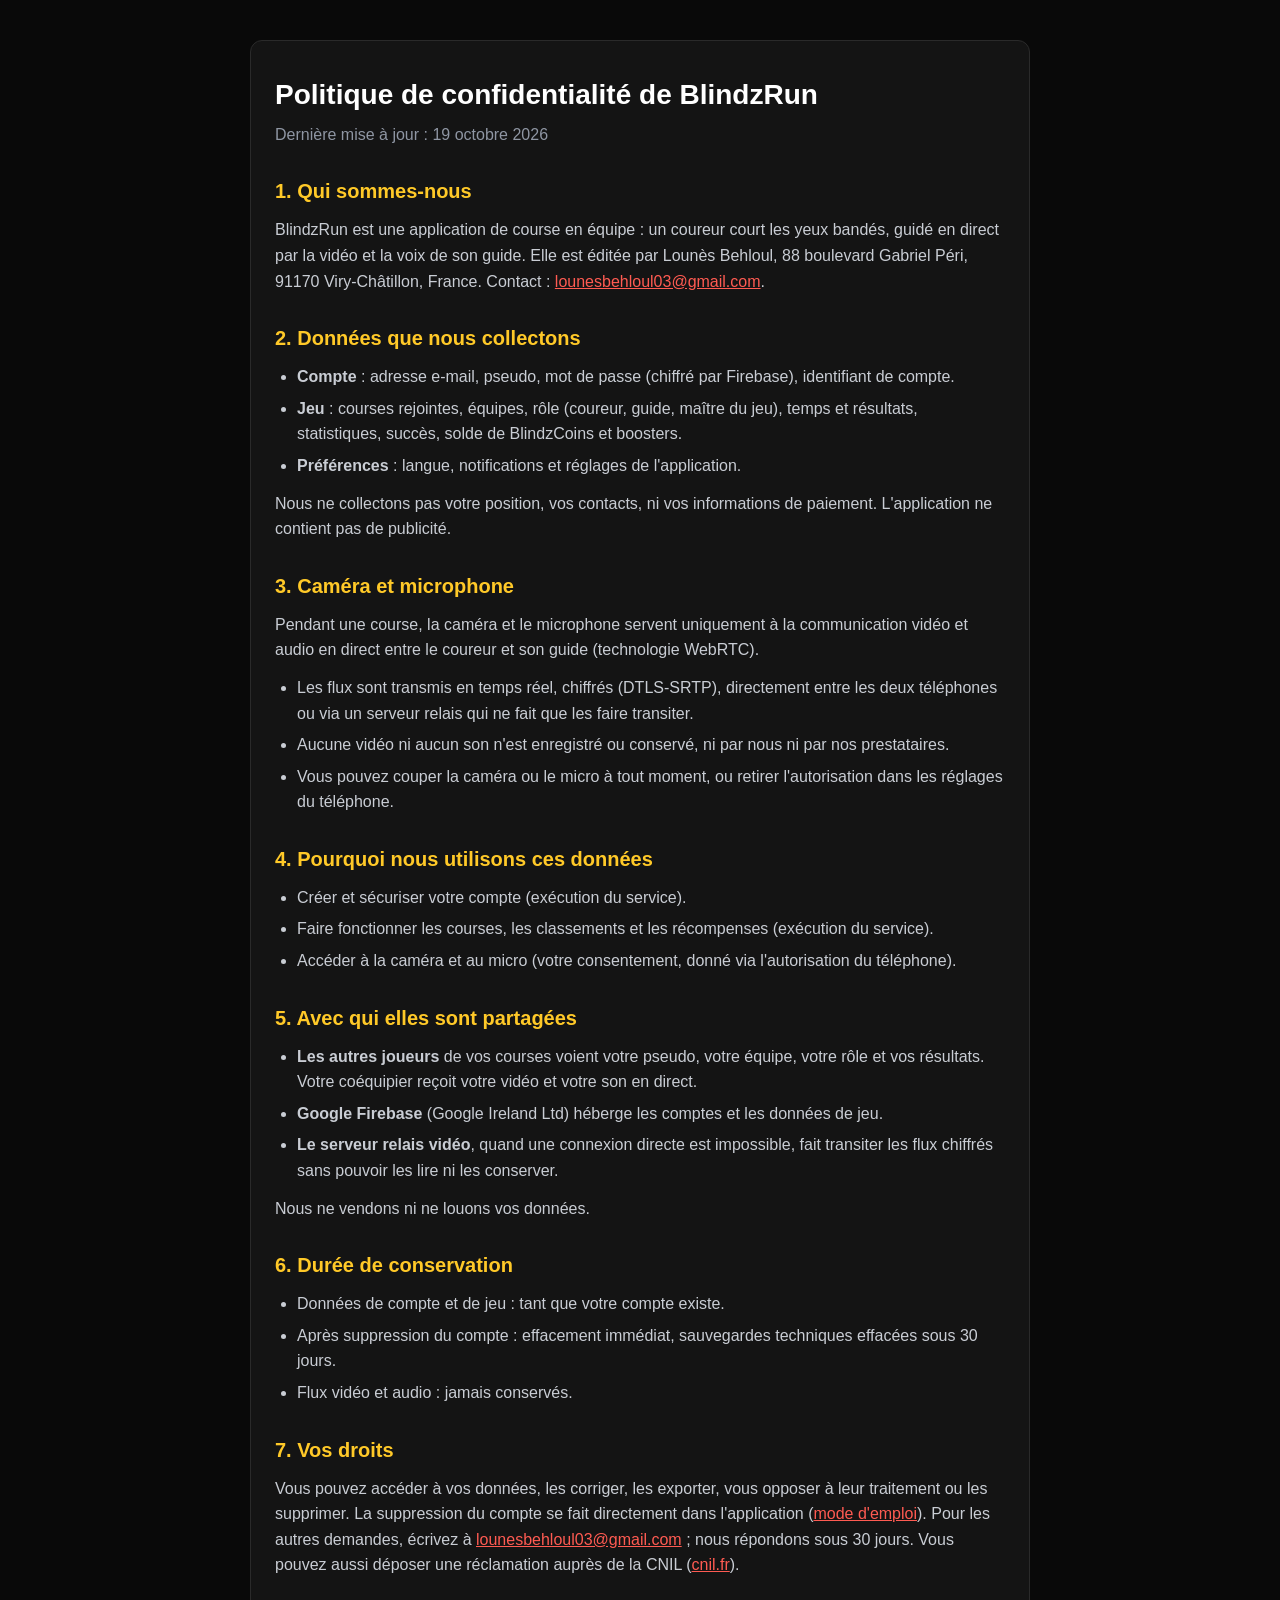
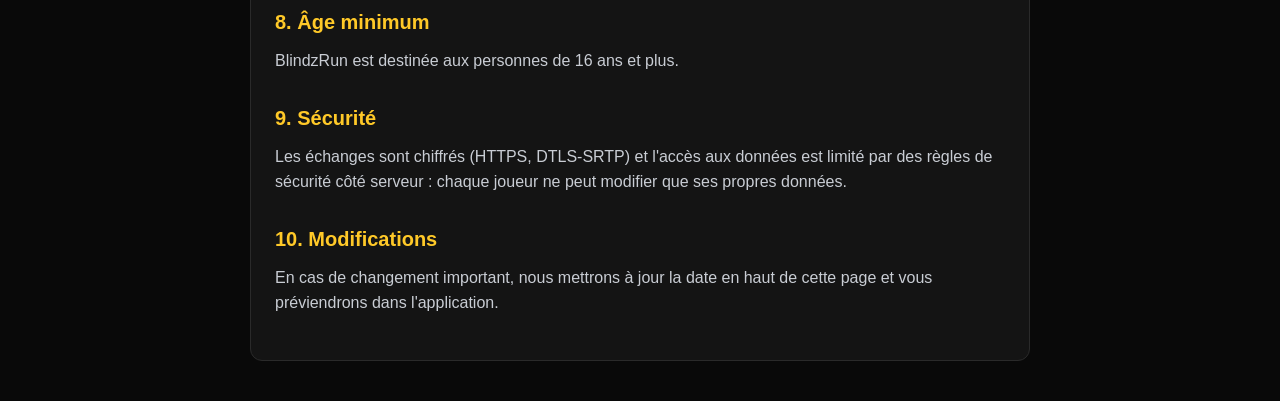
==== privacy-policy.html @ 78bae071 "Privacy update" ====
<!DOCTYPE html>
<html lang="fr">
<head>
<meta charset="UTF-8">
<meta name="viewport" content="width=device-width, initial-scale=1.0">
<title>Politique de confidentialité - BlindzRun</title>
<link rel="stylesheet" href="style.css">
</head>
<body>
<div class="c">
<h1>Politique de confidentialité de BlindzRun</h1>
<p class="sub">Dernière mise à jour : 19 octobre 2026</p>

<h2>1. Qui sommes-nous</h2>
<p>BlindzRun est une application de course en équipe : un coureur court les yeux bandés, guidé en direct par la vidéo et la voix de son guide.
Elle est éditée par Lounès Behloul, 88 boulevard Gabriel Péri, 91170 Viry-Châtillon, France.
Contact : <a href="mailto:lounesbehloul03@gmail.com">lounesbehloul03@gmail.com</a>.</p>

<h2>2. Données que nous collectons</h2>
<ul>
<li><strong>Compte</strong> : adresse e-mail, pseudo, mot de passe (chiffré par Firebase), identifiant de compte.</li>
<li><strong>Jeu</strong> : courses rejointes, équipes, rôle (coureur, guide, maître du jeu), temps et résultats, statistiques, succès, solde de BlindzCoins et boosters.</li>
<li><strong>Préférences</strong> : langue, notifications et réglages de l'application.</li>
</ul>
<p>Nous ne collectons pas votre position, vos contacts, ni vos informations de paiement. L'application ne contient pas de publicité.</p>

<h2>3. Caméra et microphone</h2>
<p>Pendant une course, la caméra et le microphone servent uniquement à la communication vidéo et audio en direct entre le coureur et son guide (technologie WebRTC).</p>
<ul>
<li>Les flux sont transmis en temps réel, chiffrés (DTLS-SRTP), directement entre les deux téléphones ou via un serveur relais qui ne fait que les faire transiter.</li>
<li>Aucune vidéo ni aucun son n'est enregistré ou conservé, ni par nous ni par nos prestataires.</li>
<li>Vous pouvez couper la caméra ou le micro à tout moment, ou retirer l'autorisation dans les réglages du téléphone.</li>
</ul>

<h2>4. Pourquoi nous utilisons ces données</h2>
<ul>
<li>Créer et sécuriser votre compte (exécution du service).</li>
<li>Faire fonctionner les courses, les classements et les récompenses (exécution du service).</li>
<li>Accéder à la caméra et au micro (votre consentement, donné via l'autorisation du téléphone).</li>
</ul>

<h2>5. Avec qui elles sont partagées</h2>
<ul>
<li><strong>Les autres joueurs</strong> de vos courses voient votre pseudo, votre équipe, votre rôle et vos résultats. Votre coéquipier reçoit votre vidéo et votre son en direct.</li>
<li><strong>Google Firebase</strong> (Google Ireland Ltd) héberge les comptes et les données de jeu.</li>
<li><strong>Le serveur relais vidéo</strong>, quand une connexion directe est impossible, fait transiter les flux chiffrés sans pouvoir les lire ni les conserver.</li>
</ul>
<p>Nous ne vendons ni ne louons vos données.</p>

<h2>6. Durée de conservation</h2>
<ul>
<li>Données de compte et de jeu : tant que votre compte existe.</li>
<li>Après suppression du compte : effacement immédiat, sauvegardes techniques effacées sous 30 jours.</li>
<li>Flux vidéo et audio : jamais conservés.</li>
</ul>

<h2>7. Vos droits</h2>
<p>Vous pouvez accéder à vos données, les corriger, les exporter, vous opposer à leur traitement ou les supprimer.
La suppression du compte se fait directement dans l'application (<a href="account-deletion.html">mode d'emploi</a>).
Pour les autres demandes, écrivez à <a href="mailto:lounesbehloul03@gmail.com">lounesbehloul03@gmail.com</a> ; nous répondons sous 30 jours.
Vous pouvez aussi déposer une réclamation auprès de la CNIL (<a href="https://www.cnil.fr">cnil.fr</a>).</p>

<h2>8. Âge minimum</h2>
<p>BlindzRun est destinée aux personnes de 16 ans et plus.</p>

<h2>9. Sécurité</h2>
<p>Les échanges sont chiffrés (HTTPS, DTLS-SRTP) et l'accès aux données est limité par des règles de sécurité côté serveur : chaque joueur ne peut modifier que ses propres données.</p>

<h2>10. Modifications</h2>
<p>En cas de changement important, nous mettrons à jour la date en haut de cette page et vous préviendrons dans l'application.</p>
</div>
</body>
</html>
---- style.css ----
*{box-sizing:border-box;margin:0;padding:0}
body{font-family:-apple-system,BlinkMacSystemFont,'Segoe UI',Roboto,Arial,sans-serif;line-height:1.6;color:#e8e8e8;background:#090909;padding:16px}
.c{max-width:780px;margin:24px auto;background:#141414;border:1px solid #2a2a2a;border-radius:12px;padding:32px 24px}
h1{color:#fff;font-size:28px;margin-bottom:4px}
.sub{color:#8f96a3;margin-bottom:24px}
h2{color:#ffc928;font-size:20px;margin:28px 0 10px}
p,ul,ol{margin-bottom:12px;color:#c9cdd4}
ul,ol{padding-left:22px}
li{margin-bottom:6px}
a{color:#ff5b52}
.box{background:#260b09;border-left:4px solid #ff2a1f;padding:12px 16px;border-radius:6px;margin:16px 0}
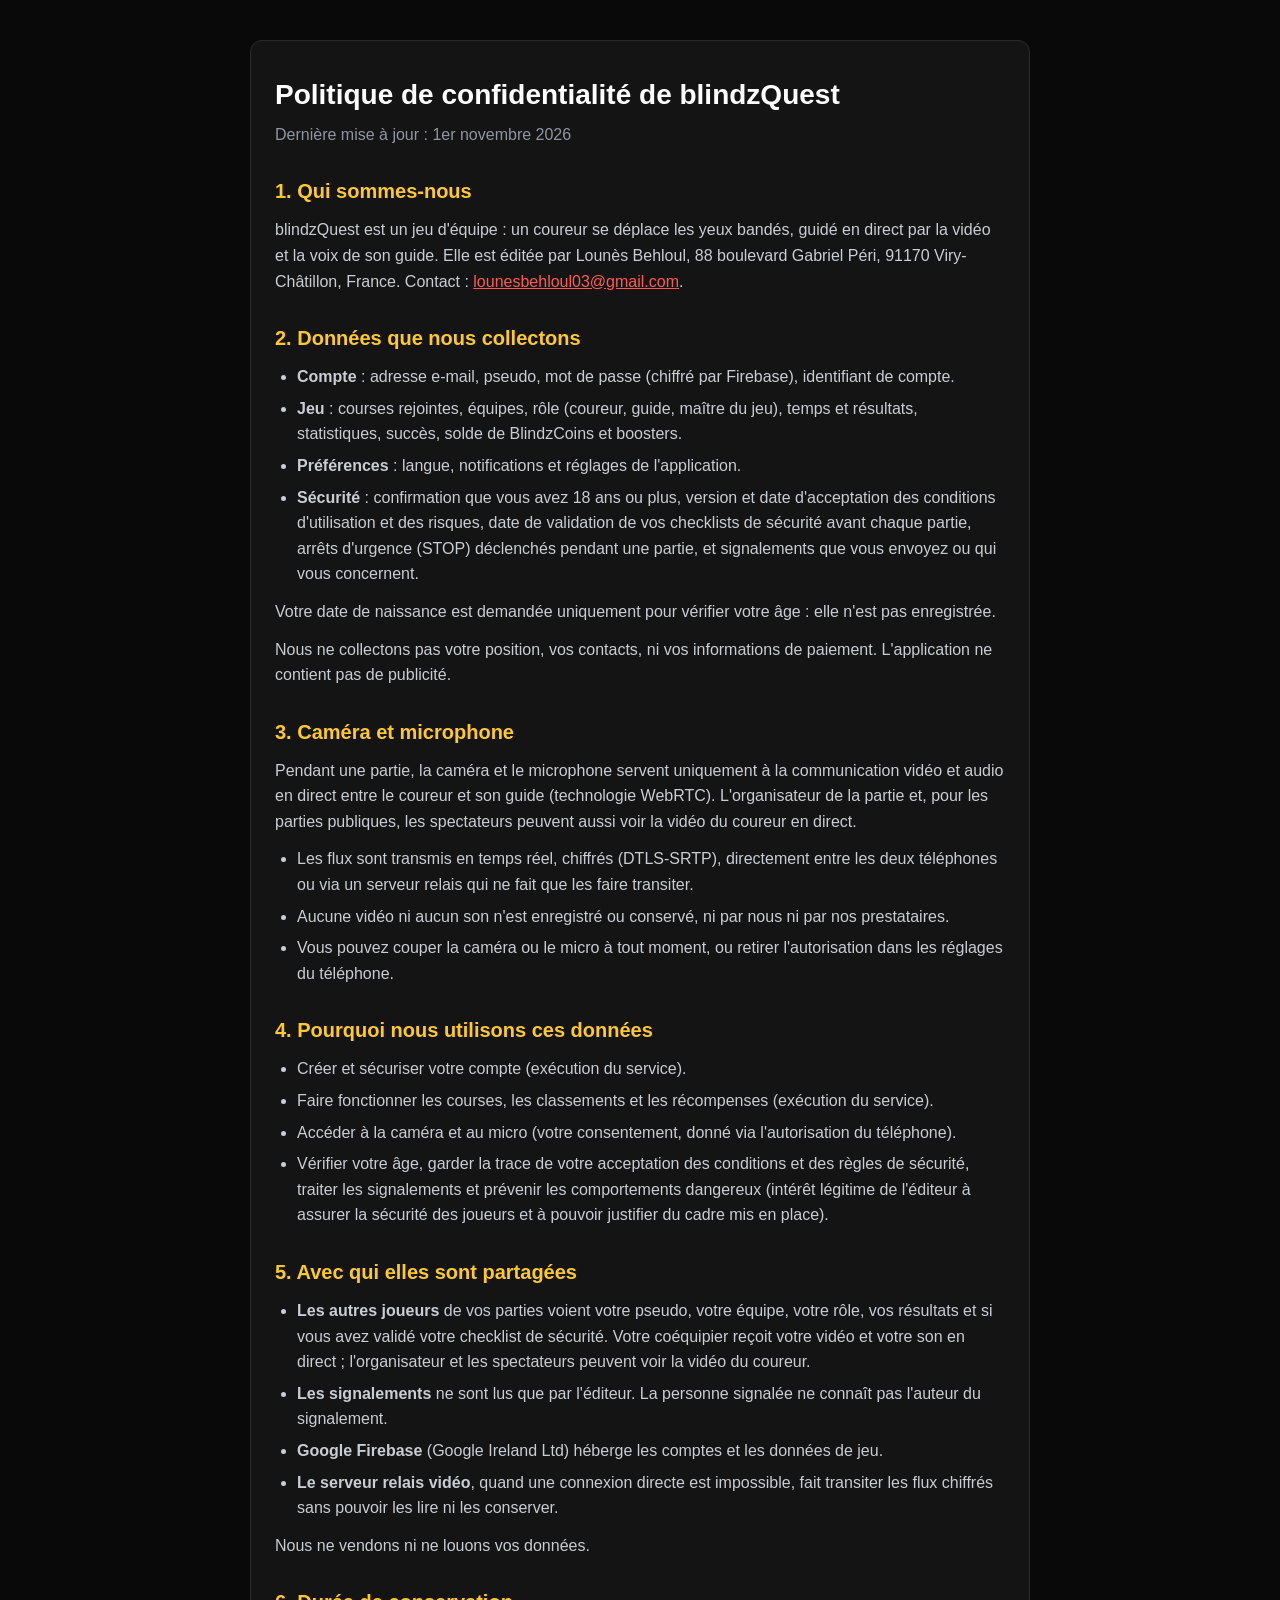
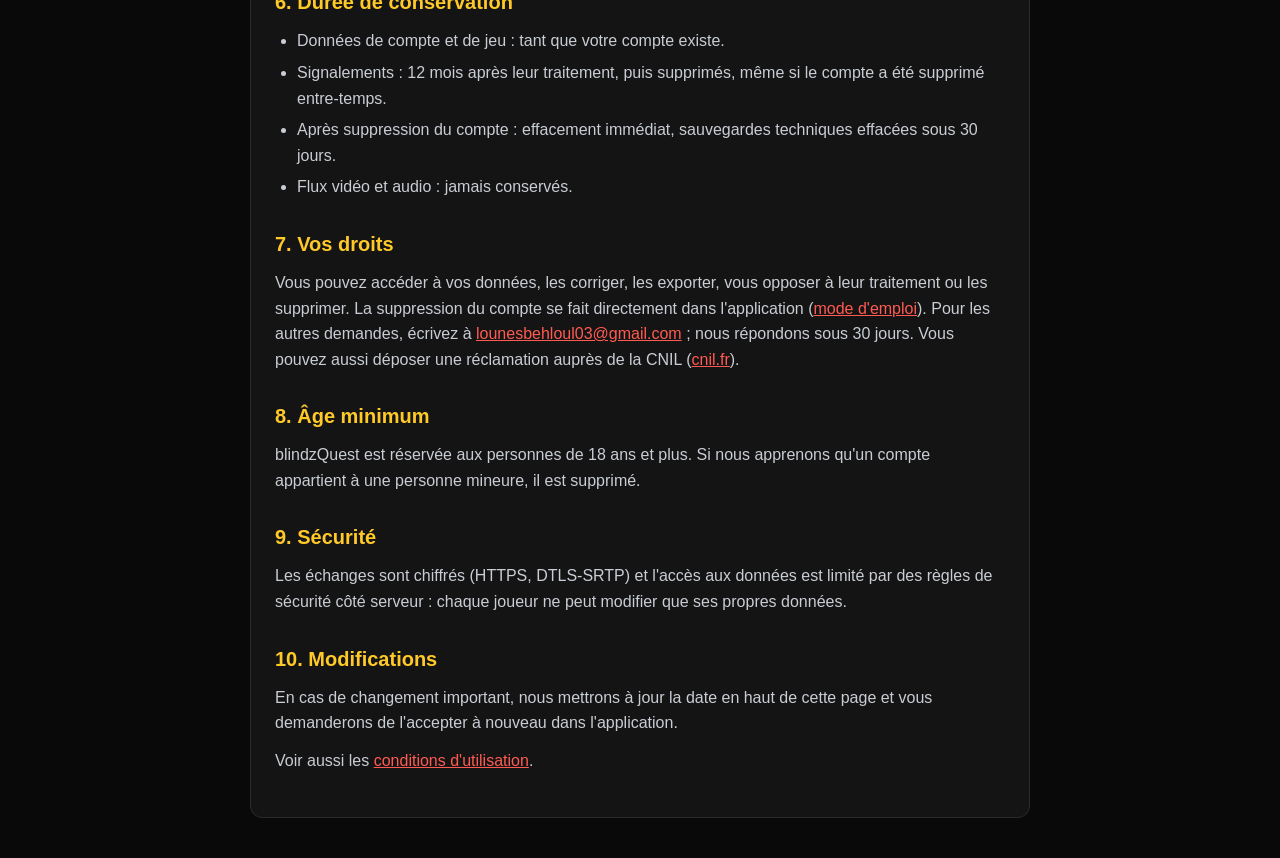
==== commit 9fbfdc61: "version blindzquest" ====
--- a/privacy-policy.html
+++ b/privacy-policy.html
@@ -3,16 +3,16 @@
 <head>
 <meta charset="UTF-8">
 <meta name="viewport" content="width=device-width, initial-scale=1.0">
-<title>Politique de confidentialité - BlindzRun</title>
+<title>Politique de confidentialité - blindzQuest</title>
 <link rel="stylesheet" href="style.css">
 </head>
 <body>
 <div class="c">
-<h1>Politique de confidentialité de BlindzRun</h1>
-<p class="sub">Dernière mise à jour : 19 octobre 2026</p>
+<h1>Politique de confidentialité de blindzQuest</h1>
+<p class="sub">Dernière mise à jour : 1er novembre 2026</p>
 
 <h2>1. Qui sommes-nous</h2>
-<p>BlindzRun est une application de course en équipe : un coureur court les yeux bandés, guidé en direct par la vidéo et la voix de son guide.
+<p>blindzQuest est un jeu d'équipe : un coureur se déplace les yeux bandés, guidé en direct par la vidéo et la voix de son guide.
 Elle est éditée par Lounès Behloul, 88 boulevard Gabriel Péri, 91170 Viry-Châtillon, France.
 Contact : <a href="mailto:lounesbehloul03@gmail.com">lounesbehloul03@gmail.com</a>.</p>
 
@@ -21,11 +21,13 @@
 <li><strong>Compte</strong> : adresse e-mail, pseudo, mot de passe (chiffré par Firebase), identifiant de compte.</li>
 <li><strong>Jeu</strong> : courses rejointes, équipes, rôle (coureur, guide, maître du jeu), temps et résultats, statistiques, succès, solde de BlindzCoins et boosters.</li>
 <li><strong>Préférences</strong> : langue, notifications et réglages de l'application.</li>
+<li><strong>Sécurité</strong> : confirmation que vous avez 18 ans ou plus, version et date d'acceptation des conditions d'utilisation et des risques, date de validation de vos checklists de sécurité avant chaque partie, arrêts d'urgence (STOP) déclenchés pendant une partie, et signalements que vous envoyez ou qui vous concernent.</li>
 </ul>
+<p>Votre date de naissance est demandée uniquement pour vérifier votre âge : elle n'est pas enregistrée.</p>
 <p>Nous ne collectons pas votre position, vos contacts, ni vos informations de paiement. L'application ne contient pas de publicité.</p>
 
 <h2>3. Caméra et microphone</h2>
-<p>Pendant une course, la caméra et le microphone servent uniquement à la communication vidéo et audio en direct entre le coureur et son guide (technologie WebRTC).</p>
+<p>Pendant une partie, la caméra et le microphone servent uniquement à la communication vidéo et audio en direct entre le coureur et son guide (technologie WebRTC). L'organisateur de la partie et, pour les parties publiques, les spectateurs peuvent aussi voir la vidéo du coureur en direct.</p>
 <ul>
 <li>Les flux sont transmis en temps réel, chiffrés (DTLS-SRTP), directement entre les deux téléphones ou via un serveur relais qui ne fait que les faire transiter.</li>
 <li>Aucune vidéo ni aucun son n'est enregistré ou conservé, ni par nous ni par nos prestataires.</li>
@@ -37,11 +39,13 @@
 <li>Créer et sécuriser votre compte (exécution du service).</li>
 <li>Faire fonctionner les courses, les classements et les récompenses (exécution du service).</li>
 <li>Accéder à la caméra et au micro (votre consentement, donné via l'autorisation du téléphone).</li>
+<li>Vérifier votre âge, garder la trace de votre acceptation des conditions et des règles de sécurité, traiter les signalements et prévenir les comportements dangereux (intérêt légitime de l'éditeur à assurer la sécurité des joueurs et à pouvoir justifier du cadre mis en place).</li>
 </ul>
 
 <h2>5. Avec qui elles sont partagées</h2>
 <ul>
-<li><strong>Les autres joueurs</strong> de vos courses voient votre pseudo, votre équipe, votre rôle et vos résultats. Votre coéquipier reçoit votre vidéo et votre son en direct.</li>
+<li><strong>Les autres joueurs</strong> de vos parties voient votre pseudo, votre équipe, votre rôle, vos résultats et si vous avez validé votre checklist de sécurité. Votre coéquipier reçoit votre vidéo et votre son en direct ; l'organisateur et les spectateurs peuvent voir la vidéo du coureur.</li>
+<li><strong>Les signalements</strong> ne sont lus que par l'éditeur. La personne signalée ne connaît pas l'auteur du signalement.</li>
 <li><strong>Google Firebase</strong> (Google Ireland Ltd) héberge les comptes et les données de jeu.</li>
 <li><strong>Le serveur relais vidéo</strong>, quand une connexion directe est impossible, fait transiter les flux chiffrés sans pouvoir les lire ni les conserver.</li>
 </ul>
@@ -50,6 +54,7 @@
 <h2>6. Durée de conservation</h2>
 <ul>
 <li>Données de compte et de jeu : tant que votre compte existe.</li>
+<li>Signalements : 12 mois après leur traitement, puis supprimés, même si le compte a été supprimé entre-temps.</li>
 <li>Après suppression du compte : effacement immédiat, sauvegardes techniques effacées sous 30 jours.</li>
 <li>Flux vidéo et audio : jamais conservés.</li>
 </ul>
@@ -61,13 +66,14 @@
 Vous pouvez aussi déposer une réclamation auprès de la CNIL (<a href="https://www.cnil.fr">cnil.fr</a>).</p>
 
 <h2>8. Âge minimum</h2>
-<p>BlindzRun est destinée aux personnes de 16 ans et plus.</p>
+<p>blindzQuest est réservée aux personnes de 18 ans et plus. Si nous apprenons qu'un compte appartient à une personne mineure, il est supprimé.</p>
 
 <h2>9. Sécurité</h2>
 <p>Les échanges sont chiffrés (HTTPS, DTLS-SRTP) et l'accès aux données est limité par des règles de sécurité côté serveur : chaque joueur ne peut modifier que ses propres données.</p>
 
 <h2>10. Modifications</h2>
-<p>En cas de changement important, nous mettrons à jour la date en haut de cette page et vous préviendrons dans l'application.</p>
+<p>En cas de changement important, nous mettrons à jour la date en haut de cette page et vous demanderons de l'accepter à nouveau dans l'application.</p>
+<p>Voir aussi les <a href="terms.html">conditions d'utilisation</a>.</p>
 </div>
 </body>
 </html>
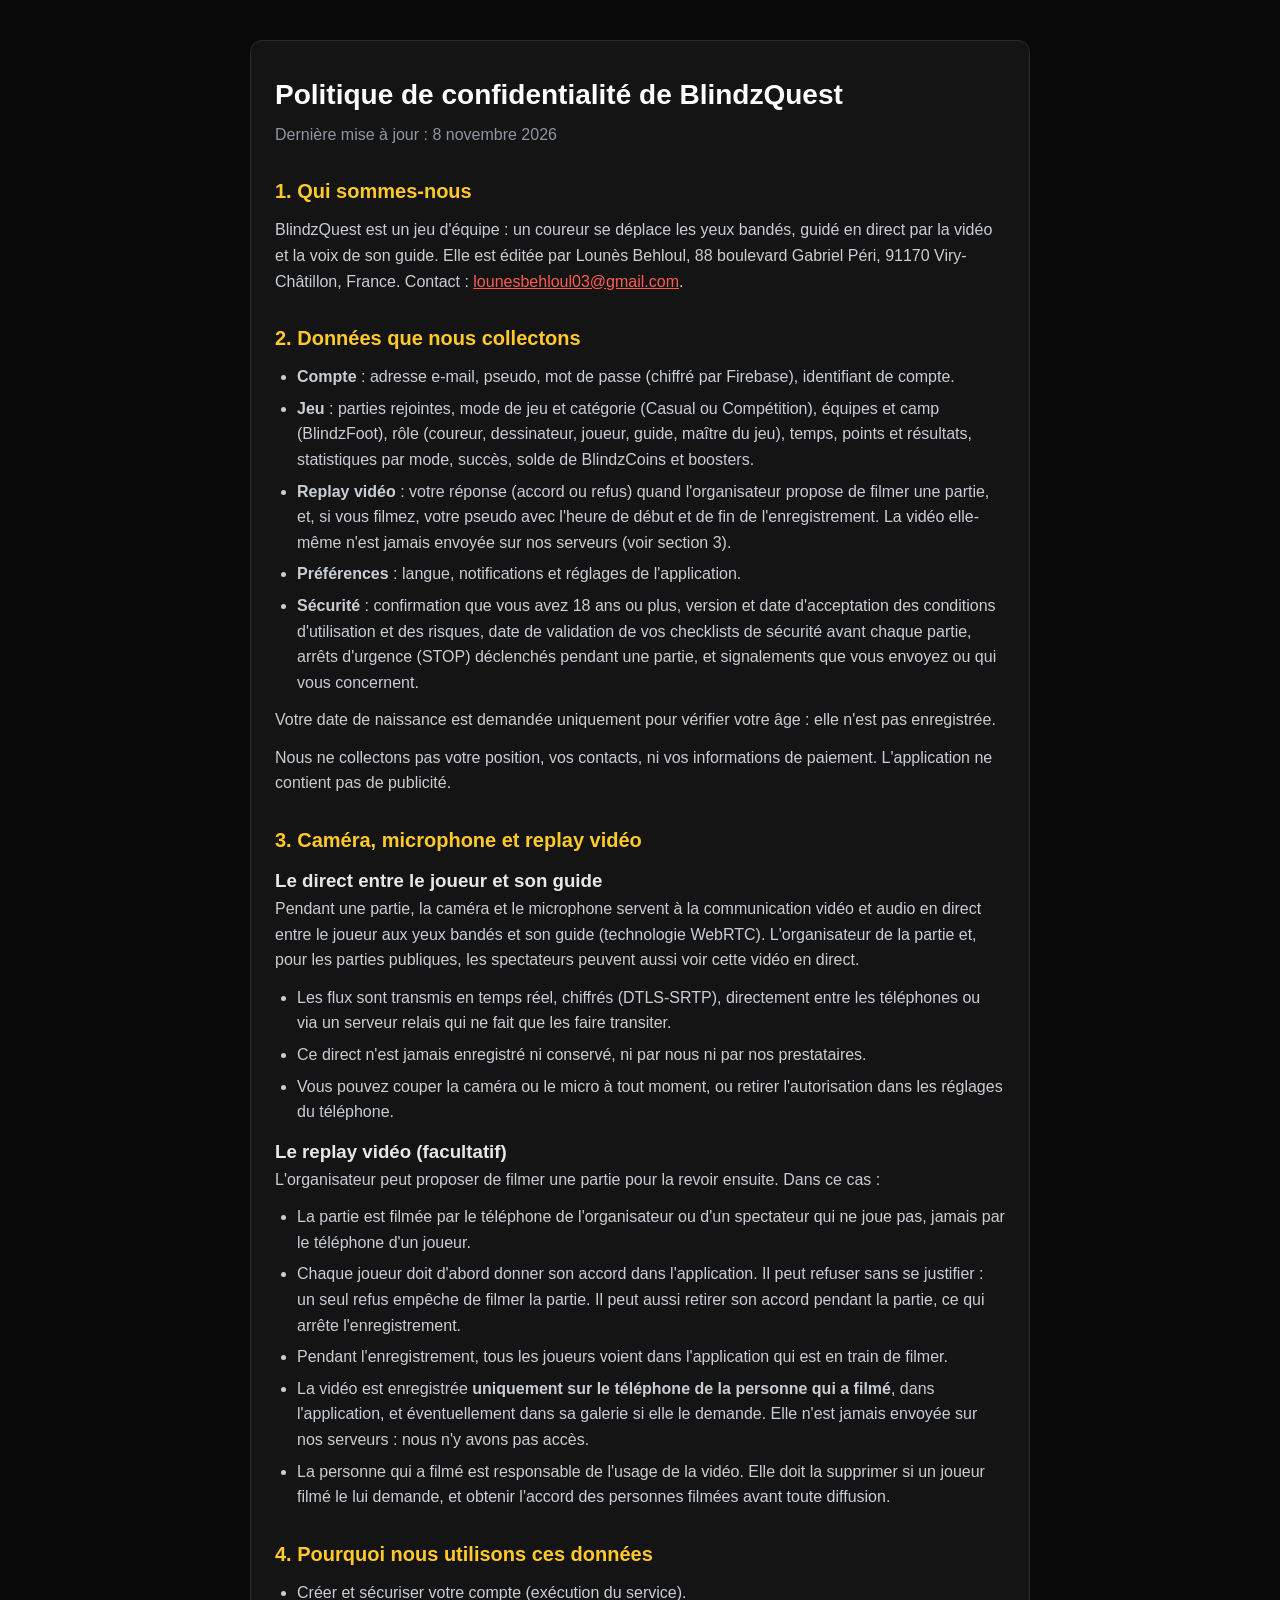
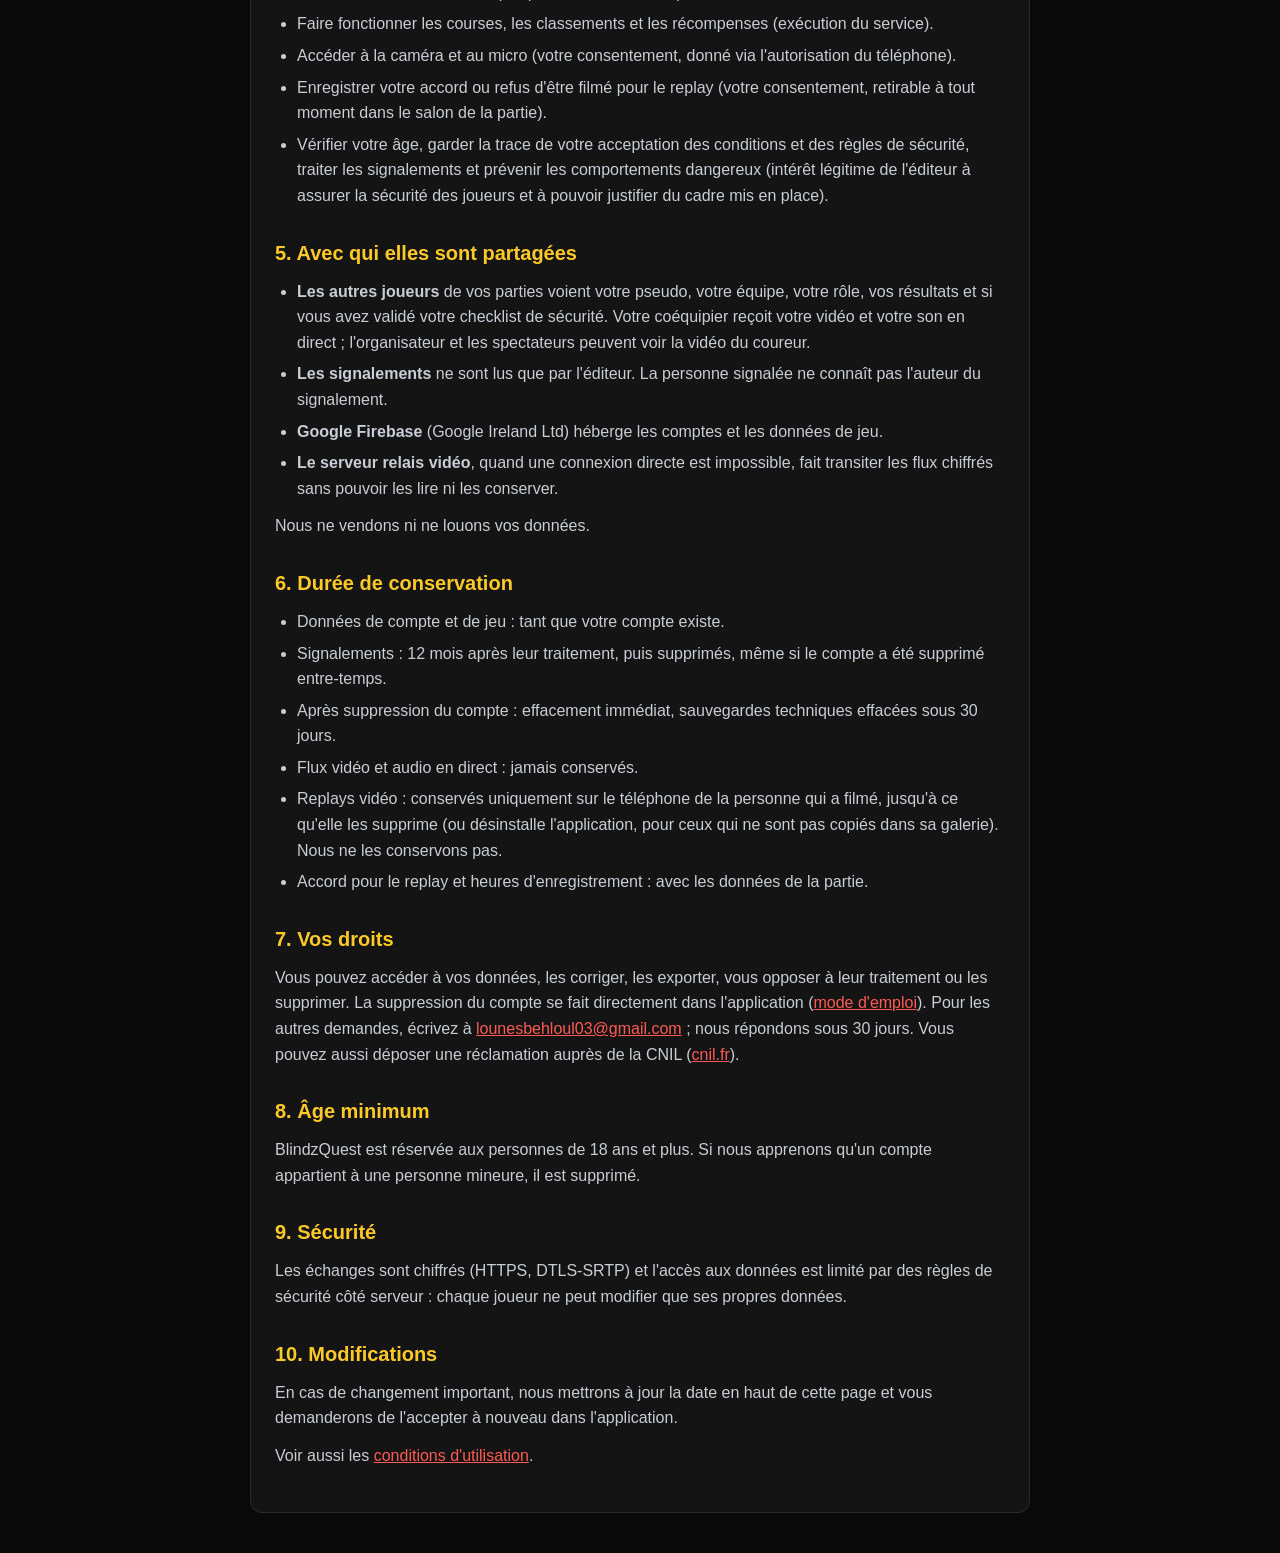
==== commit c8cf54ce: "Terms and Policy update" ====
--- a/privacy-policy.html
+++ b/privacy-policy.html
@@ -3,35 +3,46 @@
 <head>
 <meta charset="UTF-8">
 <meta name="viewport" content="width=device-width, initial-scale=1.0">
-<title>Politique de confidentialité - blindzQuest</title>
+<title>Politique de confidentialité - BlindzQuest</title>
 <link rel="stylesheet" href="style.css">
 </head>
 <body>
 <div class="c">
-<h1>Politique de confidentialité de blindzQuest</h1>
-<p class="sub">Dernière mise à jour : 1er novembre 2026</p>
+<h1>Politique de confidentialité de BlindzQuest</h1>
+<p class="sub">Dernière mise à jour : 8 novembre 2026</p>
 
 <h2>1. Qui sommes-nous</h2>
-<p>blindzQuest est un jeu d'équipe : un coureur se déplace les yeux bandés, guidé en direct par la vidéo et la voix de son guide.
+<p>BlindzQuest est un jeu d'équipe : un coureur se déplace les yeux bandés, guidé en direct par la vidéo et la voix de son guide.
 Elle est éditée par Lounès Behloul, 88 boulevard Gabriel Péri, 91170 Viry-Châtillon, France.
 Contact : <a href="mailto:lounesbehloul03@gmail.com">lounesbehloul03@gmail.com</a>.</p>
 
 <h2>2. Données que nous collectons</h2>
 <ul>
 <li><strong>Compte</strong> : adresse e-mail, pseudo, mot de passe (chiffré par Firebase), identifiant de compte.</li>
-<li><strong>Jeu</strong> : courses rejointes, équipes, rôle (coureur, guide, maître du jeu), temps et résultats, statistiques, succès, solde de BlindzCoins et boosters.</li>
+<li><strong>Jeu</strong> : parties rejointes, mode de jeu et catégorie (Casual ou Compétition), équipes et camp (BlindzFoot), rôle (coureur, dessinateur, joueur, guide, maître du jeu), temps, points et résultats, statistiques par mode, succès, solde de BlindzCoins et boosters.</li>
+<li><strong>Replay vidéo</strong> : votre réponse (accord ou refus) quand l'organisateur propose de filmer une partie, et, si vous filmez, votre pseudo avec l'heure de début et de fin de l'enregistrement. La vidéo elle-même n'est jamais envoyée sur nos serveurs (voir section 3).</li>
 <li><strong>Préférences</strong> : langue, notifications et réglages de l'application.</li>
 <li><strong>Sécurité</strong> : confirmation que vous avez 18 ans ou plus, version et date d'acceptation des conditions d'utilisation et des risques, date de validation de vos checklists de sécurité avant chaque partie, arrêts d'urgence (STOP) déclenchés pendant une partie, et signalements que vous envoyez ou qui vous concernent.</li>
 </ul>
 <p>Votre date de naissance est demandée uniquement pour vérifier votre âge : elle n'est pas enregistrée.</p>
 <p>Nous ne collectons pas votre position, vos contacts, ni vos informations de paiement. L'application ne contient pas de publicité.</p>
 
-<h2>3. Caméra et microphone</h2>
-<p>Pendant une partie, la caméra et le microphone servent uniquement à la communication vidéo et audio en direct entre le coureur et son guide (technologie WebRTC). L'organisateur de la partie et, pour les parties publiques, les spectateurs peuvent aussi voir la vidéo du coureur en direct.</p>
+<h2>3. Caméra, microphone et replay vidéo</h2>
+<h3>Le direct entre le joueur et son guide</h3>
+<p>Pendant une partie, la caméra et le microphone servent à la communication vidéo et audio en direct entre le joueur aux yeux bandés et son guide (technologie WebRTC). L'organisateur de la partie et, pour les parties publiques, les spectateurs peuvent aussi voir cette vidéo en direct.</p>
 <ul>
-<li>Les flux sont transmis en temps réel, chiffrés (DTLS-SRTP), directement entre les deux téléphones ou via un serveur relais qui ne fait que les faire transiter.</li>
-<li>Aucune vidéo ni aucun son n'est enregistré ou conservé, ni par nous ni par nos prestataires.</li>
+<li>Les flux sont transmis en temps réel, chiffrés (DTLS-SRTP), directement entre les téléphones ou via un serveur relais qui ne fait que les faire transiter.</li>
+<li>Ce direct n'est jamais enregistré ni conservé, ni par nous ni par nos prestataires.</li>
 <li>Vous pouvez couper la caméra ou le micro à tout moment, ou retirer l'autorisation dans les réglages du téléphone.</li>
+</ul>
+<h3>Le replay vidéo (facultatif)</h3>
+<p>L'organisateur peut proposer de filmer une partie pour la revoir ensuite. Dans ce cas :</p>
+<ul>
+<li>La partie est filmée par le téléphone de l'organisateur ou d'un spectateur qui ne joue pas, jamais par le téléphone d'un joueur.</li>
+<li>Chaque joueur doit d'abord donner son accord dans l'application. Il peut refuser sans se justifier : un seul refus empêche de filmer la partie. Il peut aussi retirer son accord pendant la partie, ce qui arrête l'enregistrement.</li>
+<li>Pendant l'enregistrement, tous les joueurs voient dans l'application qui est en train de filmer.</li>
+<li>La vidéo est enregistrée <strong>uniquement sur le téléphone de la personne qui a filmé</strong>, dans l'application, et éventuellement dans sa galerie si elle le demande. Elle n'est jamais envoyée sur nos serveurs : nous n'y avons pas accès.</li>
+<li>La personne qui a filmé est responsable de l'usage de la vidéo. Elle doit la supprimer si un joueur filmé le lui demande, et obtenir l'accord des personnes filmées avant toute diffusion.</li>
 </ul>
 
 <h2>4. Pourquoi nous utilisons ces données</h2>
@@ -39,6 +50,7 @@
 <li>Créer et sécuriser votre compte (exécution du service).</li>
 <li>Faire fonctionner les courses, les classements et les récompenses (exécution du service).</li>
 <li>Accéder à la caméra et au micro (votre consentement, donné via l'autorisation du téléphone).</li>
+<li>Enregistrer votre accord ou refus d'être filmé pour le replay (votre consentement, retirable à tout moment dans le salon de la partie).</li>
 <li>Vérifier votre âge, garder la trace de votre acceptation des conditions et des règles de sécurité, traiter les signalements et prévenir les comportements dangereux (intérêt légitime de l'éditeur à assurer la sécurité des joueurs et à pouvoir justifier du cadre mis en place).</li>
 </ul>
 
@@ -56,7 +68,9 @@
 <li>Données de compte et de jeu : tant que votre compte existe.</li>
 <li>Signalements : 12 mois après leur traitement, puis supprimés, même si le compte a été supprimé entre-temps.</li>
 <li>Après suppression du compte : effacement immédiat, sauvegardes techniques effacées sous 30 jours.</li>
-<li>Flux vidéo et audio : jamais conservés.</li>
+<li>Flux vidéo et audio en direct : jamais conservés.</li>
+<li>Replays vidéo : conservés uniquement sur le téléphone de la personne qui a filmé, jusqu'à ce qu'elle les supprime (ou désinstalle l'application, pour ceux qui ne sont pas copiés dans sa galerie). Nous ne les conservons pas.</li>
+<li>Accord pour le replay et heures d'enregistrement : avec les données de la partie.</li>
 </ul>
 
 <h2>7. Vos droits</h2>
@@ -66,7 +80,7 @@
 Vous pouvez aussi déposer une réclamation auprès de la CNIL (<a href="https://www.cnil.fr">cnil.fr</a>).</p>
 
 <h2>8. Âge minimum</h2>
-<p>blindzQuest est réservée aux personnes de 18 ans et plus. Si nous apprenons qu'un compte appartient à une personne mineure, il est supprimé.</p>
+<p>BlindzQuest est réservée aux personnes de 18 ans et plus. Si nous apprenons qu'un compte appartient à une personne mineure, il est supprimé.</p>
 
 <h2>9. Sécurité</h2>
 <p>Les échanges sont chiffrés (HTTPS, DTLS-SRTP) et l'accès aux données est limité par des règles de sécurité côté serveur : chaque joueur ne peut modifier que ses propres données.</p>
